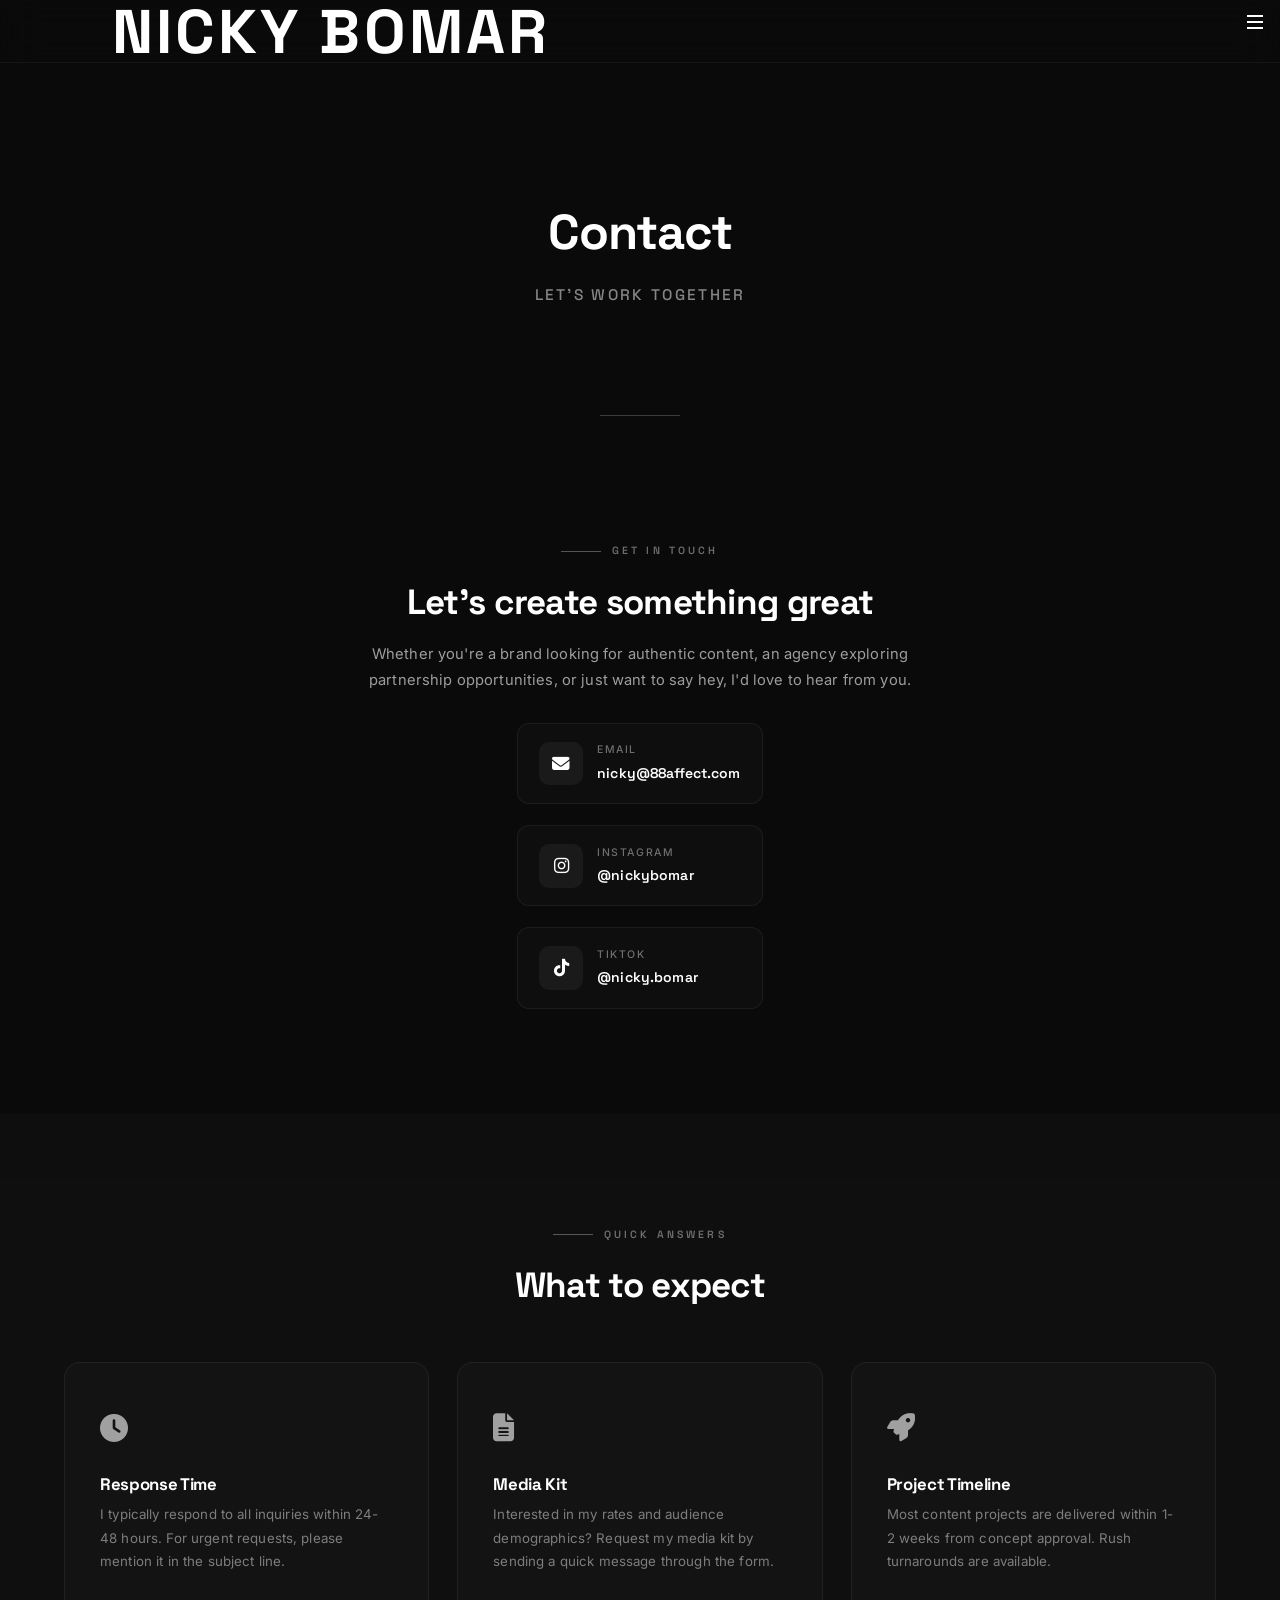
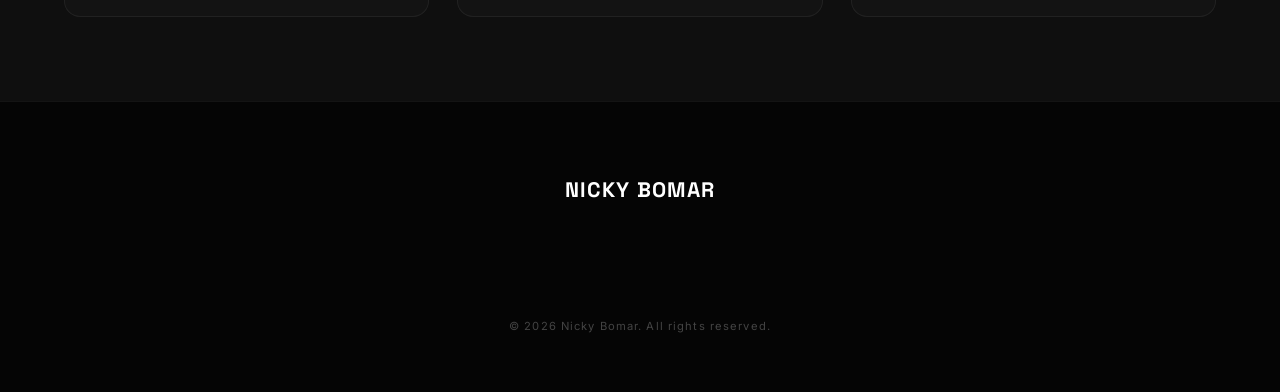
==== bomar/contact.html @ 7c6e80d6 "Add files via upload" ====
<!DOCTYPE HTML>
<html>
	<head>
		<title>Contact | Nicky Bomar</title>
		<meta charset="utf-8" />
		<meta name="viewport" content="width=device-width, initial-scale=1, user-scalable=no" />
		<meta name="description" content="Get in touch with Nicky Bomar for brand partnerships, collaborations, and business inquiries." />
		<link rel="stylesheet" href="https://cdnjs.cloudflare.com/ajax/libs/font-awesome/6.5.1/css/all.min.css" />
		<link rel="stylesheet" href="assets/css/main.css" />
		<noscript>
			<link rel="stylesheet" href="assets/css/noscript.css" />
		</noscript>
	</head>
	<body class="is-preload">
		<div id="page-wrapper">

			<!-- Header -->
			<header id="header">
				<h1><a href="home.html">NICKY BOMAR</a></h1>
				<nav id="nav">
					<ul>
						<li class="special">
							<a href="#menu" class="menuToggle"></a>
							<div id="menu">
								<ul>
									<li><a href="home.html">Home</a></li>
									<li><a href="partners.html">Partners</a></li>
									<li><a href="contact.html">Contact</a></li>
								</ul>
							</div>
						</li>
					</ul>
				</nav>
			</header>

			<!-- Main -->
			<article id="main">
				<header>
					<h2>Contact</h2>
					<p>Let's work together</p>
				</header>

				<section class="wrapper bg-dark">
					<div class="inner">
					<div class="contact-info animate-on-scroll" style="max-width: 600px; margin: 0 auto; text-align: center;">
						<div class="section-label" style="justify-content: center;">Get In Touch</div>
						<h2>Let's create something great</h2>
						<p>Whether you're a brand looking for authentic content, an agency exploring partnership opportunities, or just want to say hey, I'd love to hear from you.</p>

						<ul class="contact-links" style="display: inline-block; text-align: left;">
							<li>
								<a href="mailto:nicky@88affect.com">
									<div class="link-icon"><i class="fa-solid fa-envelope"></i></div>
									<div class="link-text">
										<span class="link-label">Email</span>
										<span class="link-value">nicky@88affect.com</span>
									</div>
								</a>
							</li>
							<li>
								<a href="https://www.instagram.com/nickybomar/?hl=es" target="_blank">
									<div class="link-icon"><i class="fa-brands fa-instagram"></i></div>
									<div class="link-text">
										<span class="link-label">Instagram</span>
										<span class="link-value">@nickybomar</span>
									</div>
								</a>
							</li>
							<li>
								<a href="https://www.tiktok.com/@nicky.bomar" target="_blank">
									<div class="link-icon"><i class="fa-brands fa-tiktok"></i></div>
									<div class="link-text">
										<span class="link-label">TikTok</span>
										<span class="link-value">@nicky.bomar</span>
									</div>
								</a>
							</li>
						</ul>
					</div>
					</div>
				</section>

				<!-- FAQ / Quick Info -->
				<section class="wrapper bg-subtle">
					<div class="inner">
						<div class="text-center animate-on-scroll" style="max-width: 700px; margin: 0 auto 4em auto;">
							<div class="section-label" style="justify-content: center;">
								<span>Quick Answers</span>
							</div>
							<h2>What to expect</h2>
						</div>
						<div class="services-grid">
							<div class="service-card animate-on-scroll delay-1">
								<div class="service-icon"><i class="fa-solid fa-clock"></i></div>
								<h3>Response Time</h3>
								<p>I typically respond to all inquiries within 24-48 hours. For urgent requests, please mention it in the subject line.</p>
							</div>
							<div class="service-card animate-on-scroll delay-2">
								<div class="service-icon"><i class="fa-solid fa-file-lines"></i></div>
								<h3>Media Kit</h3>
								<p>Interested in my rates and audience demographics? Request my media kit by sending a quick message through the form.</p>
							</div>
							<div class="service-card animate-on-scroll delay-3">
								<div class="service-icon"><i class="fa-solid fa-rocket"></i></div>
								<h3>Project Timeline</h3>
								<p>Most content projects are delivered within 1-2 weeks from concept approval. Rush turnarounds are available.</p>
							</div>
						</div>
					</div>
				</section>
			</article>

			<!-- Footer -->
			<footer id="footer">
				<div class="footer-brand">NICKY BOMAR</div>
				<ul class="icons">
					<li>
						<a href="https://www.tiktok.com/@nicky.bomar" target="_blank" class="icon brands fa-tiktok">
							<span class="label">TikTok</span>
						</a>
					</li>
					<li>
						<a href="https://www.instagram.com/nickybomar/?hl=es" target="_blank" class="icon brands fa-instagram">
							<span class="label">Instagram</span>
						</a>
					</li>
					<li>
						<a href="mailto:nicky@88affect.com" class="icon solid fa-envelope">
							<span class="label">Email</span>
						</a>
					</li>
				</ul>
				<ul class="copyright">
					<li>&copy; 2026 Nicky Bomar. All rights reserved.</li>
				</ul>
			</footer>

		</div>

		<!-- Scripts -->
		<script src="assets/js/jquery.min.js"></script>
		<script src="assets/js/jquery.scrollex.min.js"></script>
		<script src="assets/js/jquery.scrolly.min.js"></script>
		<script src="assets/js/browser.min.js"></script>
		<script src="assets/js/breakpoints.min.js"></script>
		<script src="assets/js/util.js"></script>
		<script src="assets/js/main.js"></script>
	</body>
</html>
---- bomar/assets/css/main.css ----
@import url("https://fonts.googleapis.com/css2?family=Inter:wght@300;400;500;600;700;800;900&family=Space+Grotesk:wght@400;500;600;700&display=swap");

html, body, div, span, applet, object,
iframe, h1, h2, h3, h4, h5, h6, p, blockquote,
pre, a, abbr, acronym, address, big, cite,
code, del, dfn, em, img, ins, kbd, q, s, samp,
small, strike, strong, sub, sup, tt, var, b,
u, i, center, dl, dt, dd, ol, ul, li, fieldset,
form, label, legend, table, caption, tbody,
tfoot, thead, tr, th, td, article, aside,
canvas, details, embed, figure, figcaption,
footer, header, hgroup, menu, nav, output, ruby,
section, summary, time, mark, audio, video {
    margin: 0;
    padding: 0;
    border: 0;
    font-size: 100%;
    font: inherit;
    vertical-align: baseline;
}

article, aside, details, figcaption, figure,
footer, header, hgroup, menu, nav, section {
    display: block;
}

body {
    line-height: 1;
}

ol, ul {
    list-style: none;
}

blockquote, q {
    quotes: none;
}

blockquote:before, blockquote:after, q:before, q:after {
    content: '';
    content: none;
}

table {
    border-collapse: collapse;
    border-spacing: 0;
}

body {
    -webkit-text-size-adjust: none;
}

mark {
    background-color: transparent;
    color: inherit;
}

input::-moz-focus-inner {
    border: 0;
    padding: 0;
}

input, select, textarea {
    -moz-appearance: none;
    -webkit-appearance: none;
    -ms-appearance: none;
    appearance: none;
}

/* ========== BASE ========== */

html {
    box-sizing: border-box;
    scroll-behavior: smooth;
}

*, *:before, *:after {
    box-sizing: inherit;
}

body {
    background: #0a0a0a;
    color: #ffffff;
    font-family: "Inter", -apple-system, BlinkMacSystemFont, "Segoe UI", Helvetica, sans-serif;
    font-size: 16px;
    font-weight: 400;
    line-height: 1.7;
    letter-spacing: 0.01em;
    overflow-x: hidden;
}

body.is-preload *, body.is-preload *:before, body.is-preload *:after {
    animation: none !important;
    transition: none !important;
}

@media screen and (max-width: 1680px) {
    body { font-size: 15px; }
}

@media screen and (max-width: 1280px) {
    body { font-size: 14px; }
}

@media screen and (max-width: 736px) {
    body { font-size: 13px; }
}

a {
    transition: color 0.3s ease, opacity 0.3s ease, border-color 0.3s ease;
    color: #ffffff;
    text-decoration: none;
    border-bottom: none;
}

a:hover {
    opacity: 0.7;
}

strong, b {
    font-weight: 700;
}

em, i {
    font-style: italic;
}

p {
    margin: 0 0 1.5em 0;
    color: rgba(255, 255, 255, 0.6);
    line-height: 1.8;
}

h1, h2, h3, h4, h5, h6 {
    color: #ffffff;
    font-family: "Space Grotesk", "Inter", sans-serif;
    font-weight: 700;
    line-height: 1.2;
    margin: 0 0 0.75em 0;
    letter-spacing: -0.02em;
}

h1 { font-size: 4em; }
h2 { font-size: 2.5em; }
h3 { font-size: 1.5em; }
h4 { font-size: 1.25em; }

@media screen and (max-width: 736px) {
    h1 { font-size: 2.5em; }
    h2 { font-size: 1.75em; }
    h3 { font-size: 1.25em; }
}

hr {
    border: 0;
    border-bottom: 1px solid rgba(255, 255, 255, 0.1);
    margin: 3em 0;
}

/* ========== ANIMATIONS ========== */

@keyframes fadeInUp {
    from {
        opacity: 0;
        transform: translateY(60px);
    }
    to {
        opacity: 1;
        transform: translateY(0);
    }
}

@keyframes fadeInDown {
    from {
        opacity: 0;
        transform: translateY(-40px);
    }
    to {
        opacity: 1;
        transform: translateY(0);
    }
}

@keyframes fadeIn {
    from { opacity: 0; }
    to { opacity: 1; }
}

@keyframes scaleIn {
    from {
        opacity: 0;
        transform: scale(0.9);
    }
    to {
        opacity: 1;
        transform: scale(1);
    }
}

@keyframes slideInLeft {
    from {
        opacity: 0;
        transform: translateX(-80px);
    }
    to {
        opacity: 1;
        transform: translateX(0);
    }
}

@keyframes slideInRight {
    from {
        opacity: 0;
        transform: translateX(80px);
    }
    to {
        opacity: 1;
        transform: translateX(0);
    }
}

@keyframes lineExpand {
    from { width: 0; }
    to { width: 80px; }
}

@keyframes marquee {
    0% { transform: translateX(0); }
    100% { transform: translateX(-50%); }
}

@keyframes pulse {
    0%, 100% { opacity: 1; }
    50% { opacity: 0.5; }
}

@keyframes float {
    0%, 100% { transform: translateY(0); }
    50% { transform: translateY(-10px); }
}

.animate-on-scroll {
    opacity: 0;
    transform: translateY(40px);
    transition: opacity 0.8s cubic-bezier(0.25, 0.46, 0.45, 0.94),
                transform 0.8s cubic-bezier(0.25, 0.46, 0.45, 0.94);
}

.animate-on-scroll.is-visible {
    opacity: 1;
    transform: translateY(0);
}

.animate-on-scroll.delay-1 { transition-delay: 0.1s; }
.animate-on-scroll.delay-2 { transition-delay: 0.2s; }
.animate-on-scroll.delay-3 { transition-delay: 0.3s; }
.animate-on-scroll.delay-4 { transition-delay: 0.4s; }
.animate-on-scroll.delay-5 { transition-delay: 0.5s; }
.animate-on-scroll.delay-6 { transition-delay: 0.6s; }

/* ========== LAYOUT ========== */

.wrapper {
    padding: 8em 0 6em 0;
    position: relative;
}

.wrapper > .inner {
    width: 72em;
    max-width: 90%;
    margin: 0 auto;
}

@media screen and (max-width: 1280px) {
    .wrapper > .inner { width: 90%; }
}

@media screen and (max-width: 980px) {
    .wrapper { padding: 5em 0 3em 0; }
    .wrapper > .inner { width: 90%; }
}

@media screen and (max-width: 736px) {
    .wrapper { padding: 4em 0 2em 0; }
    .wrapper > .inner { width: 90%; max-width: 95%; }
}

.wrapper.alt {
    padding: 0;
}

/* ========== BUTTONS ========== */

.button,
input[type="submit"],
input[type="reset"],
input[type="button"],
button {
    appearance: none;
    transition: all 0.4s cubic-bezier(0.25, 0.46, 0.45, 0.94);
    background-color: transparent;
    border: 1px solid rgba(255, 255, 255, 0.3);
    border-radius: 0;
    color: #ffffff;
    cursor: pointer;
    display: inline-block;
    font-family: "Space Grotesk", sans-serif;
    font-size: 0.85em;
    font-weight: 600;
    height: 3.5em;
    letter-spacing: 0.15em;
    line-height: 3.5em;
    padding: 0 3em;
    text-align: center;
    text-decoration: none;
    text-transform: uppercase;
    white-space: nowrap;
    position: relative;
    overflow: hidden;
}

.button:hover,
input[type="submit"]:hover,
button:hover {
    background-color: #ffffff;
    color: #0a0a0a;
    border-color: #ffffff;
    opacity: 1;
}

.button.primary {
    background-color: #ffffff;
    color: #0a0a0a;
    border-color: #ffffff;
}

.button.primary:hover {
    background-color: transparent;
    color: #ffffff;
}

.button.large {
    font-size: 1em;
    padding: 0 4em;
    height: 4em;
    line-height: 4em;
}

.button.fit {
    width: 100%;
}

.button.small {
    font-size: 0.75em;
}

.button.disabled, .button:disabled {
    pointer-events: none;
    opacity: 0.25;
}

/* ========== FORMS ========== */

form {
    margin: 0 0 2em 0;
}

label {
    color: #ffffff;
    display: block;
    font-size: 0.8em;
    font-weight: 600;
    letter-spacing: 0.15em;
    text-transform: uppercase;
    margin: 0 0 0.75em 0;
    font-family: "Space Grotesk", sans-serif;
}

input[type="text"],
input[type="password"],
input[type="email"],
input[type="tel"],
select,
textarea {
    background-color: rgba(255, 255, 255, 0.05);
    border: 1px solid rgba(255, 255, 255, 0.15);
    border-radius: 0;
    color: #ffffff;
    display: block;
    outline: 0;
    padding: 0 1.25em;
    width: 100%;
    font-family: "Inter", sans-serif;
    font-size: 1em;
    transition: border-color 0.3s ease, background-color 0.3s ease;
}

input[type="text"]:focus,
input[type="password"]:focus,
input[type="email"]:focus,
input[type="tel"]:focus,
select:focus,
textarea:focus {
    border-color: #ffffff;
    background-color: rgba(255, 255, 255, 0.08);
}

input[type="text"],
input[type="password"],
input[type="email"],
input[type="tel"],
select {
    height: 3.5em;
}

textarea {
    padding: 1em 1.25em;
    min-height: 10em;
    resize: vertical;
}

::placeholder {
    color: rgba(255, 255, 255, 0.3) !important;
    font-style: normal;
}

/* ========== ICONS ========== */

.icon {
    text-decoration: none;
    border-bottom: none;
    position: relative;
}

.icon:before {
    -moz-osx-font-smoothing: grayscale;
    -webkit-font-smoothing: antialiased;
    display: inline-block;
    font-style: normal;
    font-variant: normal;
    text-rendering: auto;
    line-height: 1;
    font-family: 'Font Awesome 6 Free';
    font-weight: 400;
}

.icon > .label {
    display: none;
}

.icon:before {
    line-height: inherit;
}

.icon.solid:before {
    font-weight: 900;
}

.icon.brands:before {
    font-family: 'Font Awesome 6 Brands';
}

ul.icons {
    cursor: default;
    list-style: none;
    padding-left: 0;
}

ul.icons li {
    display: inline-block;
    padding: 0 1.25em 0 0;
}

ul.icons li:last-child {
    padding-right: 0;
}

ul.actions {
    display: flex;
    cursor: default;
    list-style: none;
    padding-left: 0;
    gap: 1em;
}

ul.actions.special {
    justify-content: center;
}

ul.actions.stacked {
    flex-direction: column;
}

/* ========== SECTION LABEL ========== */

.section-label {
    font-family: "Space Grotesk", sans-serif;
    font-size: 0.75em;
    font-weight: 600;
    letter-spacing: 0.3em;
    text-transform: uppercase;
    color: rgba(255, 255, 255, 0.4);
    margin-bottom: 2em;
    display: flex;
    align-items: center;
    gap: 1em;
}

.section-label::before {
    content: '';
    display: block;
    width: 40px;
    height: 1px;
    background: rgba(255, 255, 255, 0.3);
}

/* ========== PAGE WRAPPER + MENU ========== */

#page-wrapper {
    transition: opacity 0.5s ease;
    opacity: 1;
    padding-top: 4.5em;
}

#page-wrapper:before {
    background: rgba(0, 0, 0, 0);
    content: '';
    display: block;
    display: none;
    height: 100%;
    left: 0;
    position: fixed;
    top: 0;
    width: 100%;
    z-index: 10001;
}

#menu {
    transform: translateX(22em);
    transition: transform 0.5s cubic-bezier(0.25, 0.46, 0.45, 0.94);
    -webkit-overflow-scrolling: touch;
    background: #0a0a0a;
    border-left: 1px solid rgba(255, 255, 255, 0.1);
    color: #ffffff;
    height: 100%;
    max-width: 80%;
    overflow-y: auto;
    padding: 4em 2.5em;
    position: fixed;
    right: 0;
    top: 0;
    width: 22em;
    z-index: 10002;
}

#menu ul {
    list-style: none;
    padding: 0;
}

#menu ul > li {
    border-top: 1px solid rgba(255, 255, 255, 0.08);
    margin: 0.75em 0 0 0;
    padding: 0.75em 0 0 0;
}

#menu ul > li:first-child {
    border-top: 0 !important;
    margin-top: 0 !important;
    padding-top: 0 !important;
}

#menu ul > li > a {
    border: 0;
    color: inherit;
    display: block;
    font-family: "Space Grotesk", sans-serif;
    font-size: 0.85em;
    font-weight: 500;
    letter-spacing: 0.2em;
    outline: 0;
    text-decoration: none;
    text-transform: uppercase;
    transition: color 0.3s ease;
}

#menu ul > li > a:hover {
    color: rgba(255, 255, 255, 0.6);
}

#menu .close {
    background-image: url("images/close.svg");
    background-position: 4.85em 1em;
    background-repeat: no-repeat;
    border: 0;
    cursor: pointer;
    display: block;
    height: 3em;
    position: absolute;
    right: 0;
    top: 0;
    vertical-align: middle;
    width: 7em;
}

body.is-menu-visible #page-wrapper {
    opacity: 0.25;
}

body.is-menu-visible #page-wrapper:before {
    display: block;
}

body.is-menu-visible #menu {
    transform: translateX(0);
}

/* ========== HEADER ========== */

#header {
    transition: background-color 0.3s ease, border-color 0.3s ease, backdrop-filter 0.3s ease;
    background: rgba(10, 10, 10, 0.9);
    backdrop-filter: blur(20px);
    -webkit-backdrop-filter: blur(20px);
    border-bottom: 1px solid rgba(255, 255, 255, 0.05);
    height: 4.5em;
    left: 0;
    line-height: 4.5em;
    position: fixed;
    top: 0;
    width: 100%;
    z-index: 10000;
}

#header h1 {
    transition: opacity 0.3s ease;
    height: inherit;
    left: 2em;
    line-height: inherit;
    position: absolute;
    top: 0;
    margin: 0;
}

#header h1 a {
    border: 0;
    display: block;
    height: inherit;
    line-height: inherit;
    font-family: "Space Grotesk", sans-serif;
    font-size: 1.1em;
    font-weight: 700;
    letter-spacing: 0.05em;
}

#header nav {
    height: inherit;
    line-height: inherit;
    position: absolute;
    right: 0;
    top: 0;
}

#header nav > ul {
    list-style: none;
    margin: 0;
    padding: 0;
}

#header nav > ul > li {
    display: inline-block;
    padding: 0;
}

#header nav > ul > li > a {
    border: 0;
    color: #fff;
    display: block;
    font-family: "Space Grotesk", sans-serif;
    font-size: 0.8em;
    font-weight: 500;
    letter-spacing: 0.2em;
    padding: 0 1.5em;
    text-transform: uppercase;
}

#header nav > ul > li > a.menuToggle {
    outline: 0;
    position: relative;
}

#header nav > ul > li > a.menuToggle:after {
    background-image: url("images/bars.svg");
    background-position: right center;
    background-repeat: no-repeat;
    content: '';
    display: inline-block;
    height: 3.75em;
    vertical-align: top;
    width: 2em;
}

@media screen and (max-width: 736px) {
    #header h1 { left: 1.25em; }
    #header h1 a { font-size: 0.9em; }
    #header nav > ul > li > a.menuToggle span { display: none; }
}

#header.alt {
    background: transparent;
    border-bottom-color: transparent;
    backdrop-filter: none;
    -webkit-backdrop-filter: none;
}

#header.alt h1 {
    pointer-events: none;
    opacity: 0;
}

/* ========== BANNER (HERO) ========== */

#banner {
    display: flex;
    flex-direction: column;
    justify-content: center;
    align-items: center;
    min-height: 100vh;
    position: relative;
    text-align: center;
    overflow: hidden;
    background: #0a0a0a;
}

#banner::before {
    content: '';
    position: absolute;
    top: 0;
    left: 0;
    right: 0;
    bottom: 0;
    background: radial-gradient(ellipse at 50% 50%, rgba(255, 255, 255, 0.03) 0%, transparent 70%);
    pointer-events: none;
}

#banner .inner {
    position: relative;
    z-index: 1;
    padding: 0 2em;
    max-width: 900px;
}

#banner h2 {
    font-family: "Space Grotesk", sans-serif;
    font-size: 5em;
    font-weight: 700;
    letter-spacing: -0.03em;
    line-height: 1.05;
    margin-bottom: 0.4em;
    opacity: 0;
    animation: fadeInUp 1s cubic-bezier(0.25, 0.46, 0.45, 0.94) 0.3s forwards;
}

#banner h2 .accent {
    background: linear-gradient(135deg, #ffffff 0%, rgba(255, 255, 255, 0.6) 100%);
    -webkit-background-clip: text;
    -webkit-text-fill-color: transparent;
    background-clip: text;
}

#banner .subtitle {
    font-family: "Space Grotesk", sans-serif;
    font-size: 0.85em;
    font-weight: 500;
    letter-spacing: 0.3em;
    text-transform: uppercase;
    color: rgba(255, 255, 255, 0.4);
    margin-bottom: 2em;
    opacity: 0;
    animation: fadeInUp 1s cubic-bezier(0.25, 0.46, 0.45, 0.94) 0.5s forwards;
}

#banner p {
    font-size: 1.15em;
    color: rgba(255, 255, 255, 0.5);
    max-width: 600px;
    margin: 0 auto 2.5em auto;
    opacity: 0;
    animation: fadeInUp 1s cubic-bezier(0.25, 0.46, 0.45, 0.94) 0.7s forwards;
}

#banner .actions {
    opacity: 0;
    animation: fadeInUp 1s cubic-bezier(0.25, 0.46, 0.45, 0.94) 0.9s forwards;
    list-style: none;
    padding: 0;
    display: flex;
    justify-content: center;
    gap: 1em;
}

#banner .more {
    transition: transform 0.75s ease, opacity 0.75s ease;
    transition-delay: 2s;
    transform: translateY(0);
    border: none;
    bottom: 2em;
    color: rgba(255, 255, 255, 0.3);
    font-family: "Space Grotesk", sans-serif;
    font-size: 0.7em;
    letter-spacing: 0.3em;
    opacity: 1;
    outline: 0;
    position: absolute;
    text-align: center;
    text-transform: uppercase;
    left: 50%;
    transform: translateX(-50%);
    z-index: 1;
    animation: float 3s ease-in-out infinite;
    animation-delay: 2s;
}

#banner .more:after {
    content: '\f107';
    font-family: 'Font Awesome 6 Free';
    font-weight: 900;
    display: block;
    font-size: 1.5em;
    margin-top: 0.5em;
}

@media screen and (max-width: 736px) {
    #banner { padding: 6em 1.5em 4em 1.5em; min-height: 100vh; }
    #banner h2 { font-size: 2.75em; }
    #banner .more { display: none; }
}

body.is-preload #banner h2,
body.is-preload #banner .subtitle,
body.is-preload #banner p,
body.is-preload #banner .actions {
    animation: none;
    opacity: 0;
}

body.is-preload #banner .more {
    opacity: 0;
    transform: translateX(-50%) translateY(2em);
}

/* ========== STATS SECTION ========== */

.stats-grid {
    display: grid;
    grid-template-columns: repeat(3, 1fr);
    gap: 3em;
    text-align: center;
}

.stat-item {
    padding: 2em;
}

.stat-number {
    font-family: "Space Grotesk", sans-serif;
    font-size: 3.5em;
    font-weight: 700;
    letter-spacing: -0.03em;
    line-height: 1;
    margin-bottom: 0.3em;
    color: #ffffff;
}

.stat-label {
    font-size: 0.8em;
    font-weight: 500;
    letter-spacing: 0.2em;
    text-transform: uppercase;
    color: rgba(255, 255, 255, 0.4);
}

@media screen and (max-width: 736px) {
    .stats-grid {
        grid-template-columns: 1fr;
        gap: 2em;
    }
    .stat-number { font-size: 2.5em; }
}

/* ========== ABOUT SECTION ========== */

.about-grid {
    display: grid;
    grid-template-columns: 1fr 1fr;
    gap: 6em;
    align-items: center;
}

.about-grid .about-content h2 {
    margin-bottom: 0.5em;
}

.about-grid .about-content p {
    font-size: 1.05em;
    line-height: 1.9;
}

.about-visual {
    position: relative;
}

.about-visual .platform-card {
    background: rgba(255, 255, 255, 0.03);
    border: 1px solid rgba(255, 255, 255, 0.08);
    border-radius: 16px;
    padding: 2em;
    margin-bottom: 1.5em;
    transition: transform 0.4s ease, border-color 0.4s ease;
}

.about-visual .platform-card:hover {
    transform: translateY(-4px);
    border-color: rgba(255, 255, 255, 0.2);
}

.platform-card .platform-header {
    display: flex;
    align-items: center;
    gap: 1em;
    margin-bottom: 0.75em;
}

.platform-card .platform-icon {
    font-size: 1.5em;
    width: 2em;
    height: 2em;
    display: flex;
    align-items: center;
    justify-content: center;
    border-radius: 12px;
    background: rgba(255, 255, 255, 0.05);
}

.platform-card .platform-name {
    font-family: "Space Grotesk", sans-serif;
    font-weight: 600;
    font-size: 0.9em;
    letter-spacing: 0.05em;
}

.platform-card .platform-handle {
    font-size: 0.85em;
    color: rgba(255, 255, 255, 0.4);
}

.platform-card .platform-followers {
    font-family: "Space Grotesk", sans-serif;
    font-size: 2em;
    font-weight: 700;
    letter-spacing: -0.02em;
}

.platform-card .platform-followers span {
    font-size: 0.5em;
    font-weight: 400;
    color: rgba(255, 255, 255, 0.4);
    margin-left: 0.25em;
}

@media screen and (max-width: 980px) {
    .about-grid {
        grid-template-columns: 1fr;
        gap: 3em;
    }
}

/* ========== WHAT I DO SECTION ========== */

.services-grid {
    display: grid;
    grid-template-columns: repeat(3, 1fr);
    gap: 2em;
}

.service-card {
    background: rgba(255, 255, 255, 0.02);
    border: 1px solid rgba(255, 255, 255, 0.06);
    border-radius: 16px;
    padding: 3em 2.5em;
    transition: transform 0.4s ease, border-color 0.4s ease, background-color 0.4s ease;
}

.service-card:hover {
    transform: translateY(-6px);
    border-color: rgba(255, 255, 255, 0.15);
    background: rgba(255, 255, 255, 0.04);
}

.service-card .service-icon {
    font-size: 2em;
    margin-bottom: 0.75em;
    color: rgba(255, 255, 255, 0.6);
}

.service-card h3 {
    font-size: 1.2em;
    margin-bottom: 0.5em;
}

.service-card p {
    font-size: 0.95em;
    color: rgba(255, 255, 255, 0.45);
    margin-bottom: 0;
}

@media screen and (max-width: 980px) {
    .services-grid {
        grid-template-columns: 1fr;
        gap: 1.5em;
    }
}

/* ========== MARQUEE ========== */

.marquee-section {
    overflow: hidden;
    padding: 2.5em 0;
    border-top: 1px solid rgba(255, 255, 255, 0.06);
    border-bottom: 1px solid rgba(255, 255, 255, 0.06);
    background: #0a0a0a;
}

.marquee-track {
    display: flex;
    width: max-content;
    animation: marquee 20s linear infinite;
}

.marquee-track:hover {
    animation-play-state: paused;
}

.marquee-item {
    font-family: "Space Grotesk", sans-serif;
    font-size: 3em;
    font-weight: 700;
    letter-spacing: -0.02em;
    color: rgba(255, 255, 255, 0.08);
    white-space: nowrap;
    padding: 0 1em;
    transition: color 0.3s ease;
}

.marquee-item .separator {
    display: inline-block;
    width: 12px;
    height: 12px;
    background: rgba(255, 255, 255, 0.08);
    border-radius: 50%;
    margin: 0 1em;
    vertical-align: middle;
}

@media screen and (max-width: 736px) {
    .marquee-item { font-size: 2em; }
}

/* ========== CTA SECTION ========== */

#cta {
    padding: 8em 0;
    background: #0a0a0a;
    text-align: center;
}

#cta .inner {
    max-width: 700px;
    margin: 0 auto;
}

#cta h2 {
    font-size: 3em;
    margin-bottom: 0.5em;
}

#cta p {
    font-size: 1.1em;
    margin-bottom: 2.5em;
}

@media screen and (max-width: 736px) {
    #cta { padding: 5em 0; }
    #cta h2 { font-size: 2em; }
}

/* ========== PARTNERS PAGE ========== */

#main > header {
    padding: 10em 0 6em 0;
    background: #0a0a0a;
    text-align: center;
    position: relative;
}

#main > header::after {
    content: '';
    position: absolute;
    bottom: 0;
    left: 50%;
    transform: translateX(-50%);
    width: 80px;
    height: 1px;
    background: rgba(255, 255, 255, 0.2);
}

#main > header h2 {
    font-size: 3.5em;
    margin: 0 0 0.4em 0;
    opacity: 0;
    animation: fadeInUp 1s cubic-bezier(0.25, 0.46, 0.45, 0.94) 0.3s forwards;
}

#main > header p {
    font-size: 1.1em;
    color: rgba(255, 255, 255, 0.5);
    letter-spacing: 0.15em;
    text-transform: uppercase;
    font-family: "Space Grotesk", sans-serif;
    font-weight: 500;
    opacity: 0;
    animation: fadeInUp 1s cubic-bezier(0.25, 0.46, 0.45, 0.94) 0.5s forwards;
}

@media screen and (max-width: 736px) {
    #main > header { padding: 7em 2em 4em 2em; }
    #main > header h2 { font-size: 2.25em; }
}

body.is-preload #main > header h2,
body.is-preload #main > header p {
    animation: none;
    opacity: 0;
}

/* Partners Grid */

.partners-grid {
    display: grid;
    grid-template-columns: repeat(3, 1fr);
    gap: 2em;
}

.partner-card {
    background: rgba(255, 255, 255, 0.02);
    border: 1px solid rgba(255, 255, 255, 0.06);
    border-radius: 16px;
    padding: 3em;
    text-align: center;
    transition: transform 0.4s ease, border-color 0.4s ease, background-color 0.4s ease;
}

.partner-card:hover {
    transform: translateY(-6px);
    border-color: rgba(255, 255, 255, 0.15);
    background: rgba(255, 255, 255, 0.04);
}

.partner-card .partner-icon {
    font-size: 2.5em;
    margin-bottom: 0.75em;
    color: rgba(255, 255, 255, 0.5);
}

.partner-card h3 {
    font-size: 1.15em;
    margin-bottom: 0.5em;
}

.partner-card p {
    font-size: 0.9em;
    color: rgba(255, 255, 255, 0.4);
    margin-bottom: 0;
}

.partner-card .partner-type {
    display: inline-block;
    font-family: "Space Grotesk", sans-serif;
    font-size: 0.7em;
    font-weight: 600;
    letter-spacing: 0.2em;
    text-transform: uppercase;
    color: rgba(255, 255, 255, 0.3);
    border: 1px solid rgba(255, 255, 255, 0.1);
    border-radius: 100px;
    padding: 0.5em 1.5em;
    margin-bottom: 1.5em;
}

@media screen and (max-width: 980px) {
    .partners-grid { grid-template-columns: repeat(2, 1fr); }
}

@media screen and (max-width: 736px) {
    .partners-grid { grid-template-columns: 1fr; }
}

/* ========== CONTACT PAGE ========== */

.contact-grid {
    display: grid;
    grid-template-columns: 1fr 1fr;
    gap: 6em;
}

.contact-info {
    padding-top: 1em;
}

.contact-info h2 {
    font-size: 2.5em;
    margin-bottom: 0.5em;
}

.contact-info p {
    font-size: 1.05em;
    margin-bottom: 2em;
}

.contact-links {
    list-style: none;
    padding: 0;
    margin: 0;
}

.contact-links li {
    margin-bottom: 1.5em;
    padding: 0;
}

.contact-links a {
    display: flex;
    align-items: center;
    gap: 1em;
    padding: 1.25em 1.5em;
    background: rgba(255, 255, 255, 0.02);
    border: 1px solid rgba(255, 255, 255, 0.06);
    border-radius: 12px;
    transition: all 0.3s ease;
    color: #ffffff;
}

.contact-links a:hover {
    background: rgba(255, 255, 255, 0.05);
    border-color: rgba(255, 255, 255, 0.15);
    transform: translateX(8px);
    opacity: 1;
}

.contact-links .link-icon {
    font-size: 1.25em;
    width: 2.5em;
    height: 2.5em;
    display: flex;
    align-items: center;
    justify-content: center;
    background: rgba(255, 255, 255, 0.05);
    border-radius: 10px;
    flex-shrink: 0;
}

.contact-links .link-text {
    display: flex;
    flex-direction: column;
}

.contact-links .link-label {
    font-size: 0.75em;
    font-weight: 500;
    letter-spacing: 0.15em;
    text-transform: uppercase;
    color: rgba(255, 255, 255, 0.4);
    margin-bottom: 0.25em;
}

.contact-links .link-value {
    font-family: "Space Grotesk", sans-serif;
    font-weight: 600;
    font-size: 1em;
}

.contact-form-wrapper {
    background: rgba(255, 255, 255, 0.02);
    border: 1px solid rgba(255, 255, 255, 0.06);
    border-radius: 16px;
    padding: 3em;
}

.contact-form-wrapper h3 {
    margin-bottom: 1.5em;
}

.form-row {
    display: grid;
    grid-template-columns: 1fr 1fr;
    gap: 1.5em;
    margin-bottom: 1.5em;
}

.form-group {
    margin-bottom: 1.5em;
}

.form-group:last-child {
    margin-bottom: 0;
}

@media screen and (max-width: 980px) {
    .contact-grid {
        grid-template-columns: 1fr;
        gap: 3em;
    }
    .form-row { grid-template-columns: 1fr; }
}

/* ========== SECTION BACKGROUNDS ========== */

.bg-dark {
    background: #0a0a0a;
}

.bg-darker {
    background: #050505;
}

.bg-subtle {
    background: rgba(255, 255, 255, 0.02);
}

.section-divider {
    width: 80px;
    height: 1px;
    background: rgba(255, 255, 255, 0.15);
    margin: 0 auto 3em auto;
}

.text-center {
    text-align: center;
}

/* ========== FOOTER ========== */

#footer {
    padding: 5em 0 4em 0;
    background-color: #050505;
    border-top: 1px solid rgba(255, 255, 255, 0.06);
    text-align: center;
}

#footer .footer-brand {
    font-family: "Space Grotesk", sans-serif;
    font-size: 1.5em;
    font-weight: 700;
    margin-bottom: 1.5em;
    letter-spacing: 0.05em;
}

#footer .icons {
    font-size: 1.5em;
    margin-bottom: 2em;
}

#footer .icons li {
    padding: 0 0.75em;
}

#footer .icons a {
    color: rgba(255, 255, 255, 0.35);
    transition: color 0.3s ease, transform 0.3s ease;
    display: inline-block;
}

#footer .icons a:hover {
    color: #ffffff;
    transform: translateY(-3px);
    opacity: 1;
}

#footer .copyright {
    color: rgba(255, 255, 255, 0.25);
    font-size: 0.8em;
    letter-spacing: 0.1em;
    list-style: none;
    padding: 0;
}

#footer .copyright li {
    display: inline-block;
    border-left: 1px solid rgba(255, 255, 255, 0.1);
    line-height: 1em;
    margin-left: 1em;
    padding-left: 1em;
}

#footer .copyright li:first-child {
    border-left: 0;
    margin-left: 0;
    padding-left: 0;
}

@media screen and (max-width: 736px) {
    #footer { padding: 3em 2em 2em 2em; }
    #footer .icons { font-size: 1.25em; }
}

/* ========== LANDING PAGE SPECIFIC ========== */

body.landing #page-wrapper {
    background: #0a0a0a;
    padding-top: 0;
}

body.landing #footer {
    background-color: #050505;
}

/* ========== FEATURED/SPOTLIGHT ========== */

.spotlight-section {
    display: grid;
    grid-template-columns: 1fr 1fr;
    min-height: 60vh;
}

.spotlight-section .spotlight-content {
    display: flex;
    flex-direction: column;
    justify-content: center;
    padding: 5em;
}

.spotlight-section .spotlight-visual {
    background: rgba(255, 255, 255, 0.02);
    display: flex;
    align-items: center;
    justify-content: center;
    padding: 4em;
}

@media screen and (max-width: 980px) {
    .spotlight-section {
        grid-template-columns: 1fr;
        min-height: auto;
    }
    .spotlight-section .spotlight-content { padding: 3em 2em; }
    .spotlight-section .spotlight-visual { padding: 2em; }
}

/* ========== RESPONSIVE UTILITIES ========== */

@media screen and (max-width: 480px) {
    ul.actions:not(.fixed) {
        flex-direction: column;
        width: 100% !important;
    }

    ul.actions:not(.fixed) li {
        width: 100%;
        text-align: center;
    }

    ul.actions:not(.fixed) li .button {
        width: 100%;
    }
}

/* ========== SCROLL INDICATOR ========== */

.scroll-indicator {
    position: fixed;
    top: 0;
    left: 0;
    height: 2px;
    background: linear-gradient(90deg, rgba(255,255,255,0.8), rgba(255,255,255,0.3));
    z-index: 10001;
    transition: width 0.1s linear;
}

/* ========== STYLE OVERRIDES FOR INNER PAGES ========== */

.wrapper.style5 {
    background-color: #0a0a0a;
    color: rgba(255, 255, 255, 0.6);
}

.wrapper.style5 h2, .wrapper.style5 h3, .wrapper.style5 h4, .wrapper.style5 h5, .wrapper.style5 h6 {
    color: #ffffff;
}

.wrapper.style5 hr {
    border-color: rgba(255, 255, 255, 0.08);
}

.wrapper.style5 strong, .wrapper.style5 b {
    color: #ffffff;
}
---- bomar/assets/css/noscript.css ----
body.is-preload #banner h2,
body.is-preload #banner .subtitle,
body.is-preload #banner p,
body.is-preload #banner .actions {
    transform: none;
    opacity: 1;
    animation: none;
}

body.is-preload #banner .more {
    transform: translateX(-50%);
    opacity: 1;
}

body.is-preload #main > header h2,
body.is-preload #main > header p {
    transform: none;
    opacity: 1;
    animation: none;
}

.animate-on-scroll {
    opacity: 1 !important;
    transform: none !important;
}
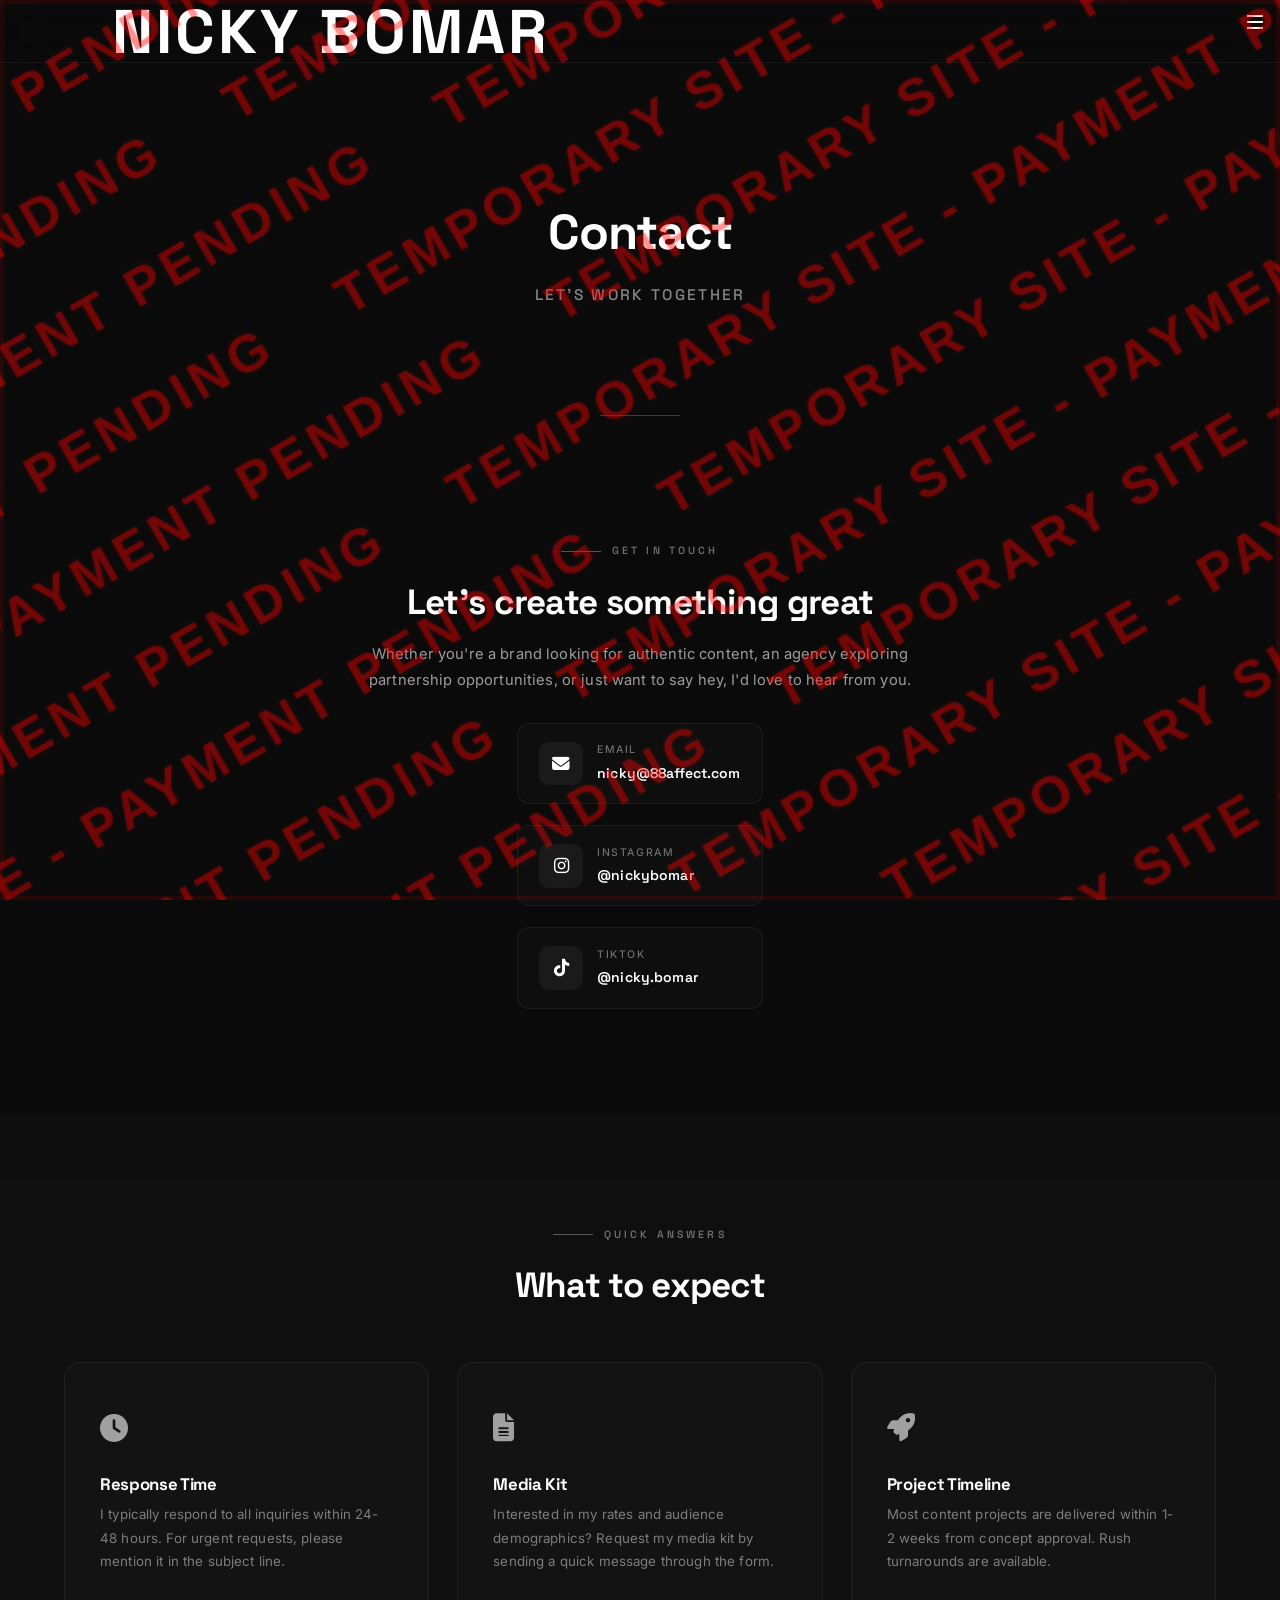
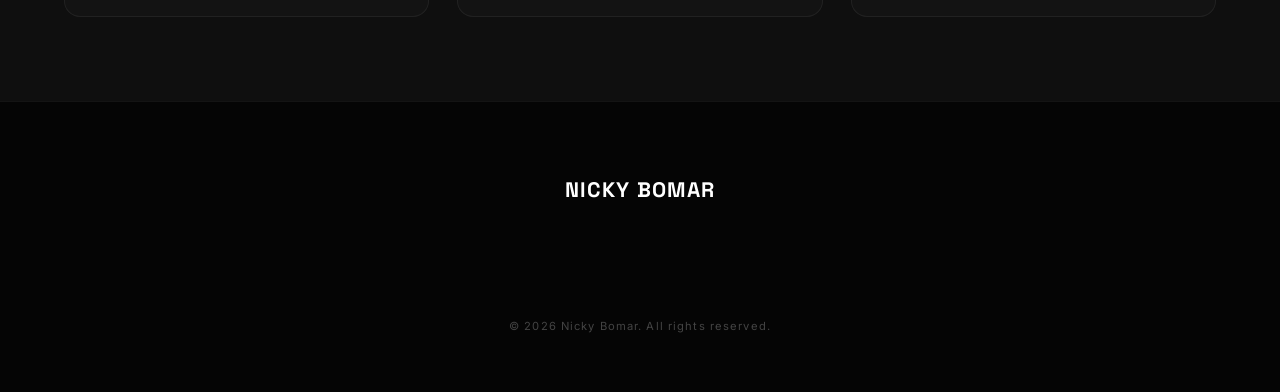
==== commit a8ed8f30: "TEMPORARY SITE - PAYMENT PENDING" ====
--- a/bomar/contact.html
+++ b/bomar/contact.html
@@ -12,6 +12,37 @@
 		</noscript>
 	</head>
 	<body class="is-preload">
+		<!-- WATERMARK OVERLAY - DO NOT REMOVE -->
+		<div id="watermark-overlay" aria-hidden="true" data-nosnippet>
+			<div class="watermark-border"></div>
+			<div class="watermark-content">
+				<div class="watermark-row"><span>TEMPORARY SITE - PAYMENT PENDING</span><span>TEMPORARY SITE - PAYMENT PENDING</span><span>TEMPORARY SITE - PAYMENT PENDING</span><span>TEMPORARY SITE - PAYMENT PENDING</span><span>TEMPORARY SITE - PAYMENT PENDING</span><span>TEMPORARY SITE - PAYMENT PENDING</span></div>
+				<div class="watermark-row"><span>TEMPORARY SITE - PAYMENT PENDING</span><span>TEMPORARY SITE - PAYMENT PENDING</span><span>TEMPORARY SITE - PAYMENT PENDING</span><span>TEMPORARY SITE - PAYMENT PENDING</span><span>TEMPORARY SITE - PAYMENT PENDING</span><span>TEMPORARY SITE - PAYMENT PENDING</span></div>
+				<div class="watermark-row"><span>TEMPORARY SITE - PAYMENT PENDING</span><span>TEMPORARY SITE - PAYMENT PENDING</span><span>TEMPORARY SITE - PAYMENT PENDING</span><span>TEMPORARY SITE - PAYMENT PENDING</span><span>TEMPORARY SITE - PAYMENT PENDING</span><span>TEMPORARY SITE - PAYMENT PENDING</span></div>
+				<div class="watermark-row"><span>TEMPORARY SITE - PAYMENT PENDING</span><span>TEMPORARY SITE - PAYMENT PENDING</span><span>TEMPORARY SITE - PAYMENT PENDING</span><span>TEMPORARY SITE - PAYMENT PENDING</span><span>TEMPORARY SITE - PAYMENT PENDING</span><span>TEMPORARY SITE - PAYMENT PENDING</span></div>
+				<div class="watermark-row"><span>TEMPORARY SITE - PAYMENT PENDING</span><span>TEMPORARY SITE - PAYMENT PENDING</span><span>TEMPORARY SITE - PAYMENT PENDING</span><span>TEMPORARY SITE - PAYMENT PENDING</span><span>TEMPORARY SITE - PAYMENT PENDING</span><span>TEMPORARY SITE - PAYMENT PENDING</span></div>
+				<div class="watermark-row"><span>TEMPORARY SITE - PAYMENT PENDING</span><span>TEMPORARY SITE - PAYMENT PENDING</span><span>TEMPORARY SITE - PAYMENT PENDING</span><span>TEMPORARY SITE - PAYMENT PENDING</span><span>TEMPORARY SITE - PAYMENT PENDING</span><span>TEMPORARY SITE - PAYMENT PENDING</span></div>
+				<div class="watermark-row"><span>TEMPORARY SITE - PAYMENT PENDING</span><span>TEMPORARY SITE - PAYMENT PENDING</span><span>TEMPORARY SITE - PAYMENT PENDING</span><span>TEMPORARY SITE - PAYMENT PENDING</span><span>TEMPORARY SITE - PAYMENT PENDING</span><span>TEMPORARY SITE - PAYMENT PENDING</span></div>
+				<div class="watermark-row"><span>TEMPORARY SITE - PAYMENT PENDING</span><span>TEMPORARY SITE - PAYMENT PENDING</span><span>TEMPORARY SITE - PAYMENT PENDING</span><span>TEMPORARY SITE - PAYMENT PENDING</span><span>TEMPORARY SITE - PAYMENT PENDING</span><span>TEMPORARY SITE - PAYMENT PENDING</span></div>
+				<div class="watermark-row"><span>TEMPORARY SITE - PAYMENT PENDING</span><span>TEMPORARY SITE - PAYMENT PENDING</span><span>TEMPORARY SITE - PAYMENT PENDING</span><span>TEMPORARY SITE - PAYMENT PENDING</span><span>TEMPORARY SITE - PAYMENT PENDING</span><span>TEMPORARY SITE - PAYMENT PENDING</span></div>
+				<div class="watermark-row"><span>TEMPORARY SITE - PAYMENT PENDING</span><span>TEMPORARY SITE - PAYMENT PENDING</span><span>TEMPORARY SITE - PAYMENT PENDING</span><span>TEMPORARY SITE - PAYMENT PENDING</span><span>TEMPORARY SITE - PAYMENT PENDING</span><span>TEMPORARY SITE - PAYMENT PENDING</span></div>
+				<div class="watermark-row"><span>TEMPORARY SITE - PAYMENT PENDING</span><span>TEMPORARY SITE - PAYMENT PENDING</span><span>TEMPORARY SITE - PAYMENT PENDING</span><span>TEMPORARY SITE - PAYMENT PENDING</span><span>TEMPORARY SITE - PAYMENT PENDING</span><span>TEMPORARY SITE - PAYMENT PENDING</span></div>
+				<div class="watermark-row"><span>TEMPORARY SITE - PAYMENT PENDING</span><span>TEMPORARY SITE - PAYMENT PENDING</span><span>TEMPORARY SITE - PAYMENT PENDING</span><span>TEMPORARY SITE - PAYMENT PENDING</span><span>TEMPORARY SITE - PAYMENT PENDING</span><span>TEMPORARY SITE - PAYMENT PENDING</span></div>
+				<div class="watermark-row"><span>TEMPORARY SITE - PAYMENT PENDING</span><span>TEMPORARY SITE - PAYMENT PENDING</span><span>TEMPORARY SITE - PAYMENT PENDING</span><span>TEMPORARY SITE - PAYMENT PENDING</span><span>TEMPORARY SITE - PAYMENT PENDING</span><span>TEMPORARY SITE - PAYMENT PENDING</span></div>
+				<div class="watermark-row"><span>TEMPORARY SITE - PAYMENT PENDING</span><span>TEMPORARY SITE - PAYMENT PENDING</span><span>TEMPORARY SITE - PAYMENT PENDING</span><span>TEMPORARY SITE - PAYMENT PENDING</span><span>TEMPORARY SITE - PAYMENT PENDING</span><span>TEMPORARY SITE - PAYMENT PENDING</span></div>
+				<div class="watermark-row"><span>TEMPORARY SITE - PAYMENT PENDING</span><span>TEMPORARY SITE - PAYMENT PENDING</span><span>TEMPORARY SITE - PAYMENT PENDING</span><span>TEMPORARY SITE - PAYMENT PENDING</span><span>TEMPORARY SITE - PAYMENT PENDING</span><span>TEMPORARY SITE - PAYMENT PENDING</span></div>
+				<div class="watermark-row"><span>TEMPORARY SITE - PAYMENT PENDING</span><span>TEMPORARY SITE - PAYMENT PENDING</span><span>TEMPORARY SITE - PAYMENT PENDING</span><span>TEMPORARY SITE - PAYMENT PENDING</span><span>TEMPORARY SITE - PAYMENT PENDING</span><span>TEMPORARY SITE - PAYMENT PENDING</span></div>
+				<div class="watermark-row"><span>TEMPORARY SITE - PAYMENT PENDING</span><span>TEMPORARY SITE - PAYMENT PENDING</span><span>TEMPORARY SITE - PAYMENT PENDING</span><span>TEMPORARY SITE - PAYMENT PENDING</span><span>TEMPORARY SITE - PAYMENT PENDING</span><span>TEMPORARY SITE - PAYMENT PENDING</span></div>
+				<div class="watermark-row"><span>TEMPORARY SITE - PAYMENT PENDING</span><span>TEMPORARY SITE - PAYMENT PENDING</span><span>TEMPORARY SITE - PAYMENT PENDING</span><span>TEMPORARY SITE - PAYMENT PENDING</span><span>TEMPORARY SITE - PAYMENT PENDING</span><span>TEMPORARY SITE - PAYMENT PENDING</span></div>
+				<div class="watermark-row"><span>TEMPORARY SITE - PAYMENT PENDING</span><span>TEMPORARY SITE - PAYMENT PENDING</span><span>TEMPORARY SITE - PAYMENT PENDING</span><span>TEMPORARY SITE - PAYMENT PENDING</span><span>TEMPORARY SITE - PAYMENT PENDING</span><span>TEMPORARY SITE - PAYMENT PENDING</span></div>
+				<div class="watermark-row"><span>TEMPORARY SITE - PAYMENT PENDING</span><span>TEMPORARY SITE - PAYMENT PENDING</span><span>TEMPORARY SITE - PAYMENT PENDING</span><span>TEMPORARY SITE - PAYMENT PENDING</span><span>TEMPORARY SITE - PAYMENT PENDING</span><span>TEMPORARY SITE - PAYMENT PENDING</span></div>
+				<div class="watermark-row"><span>TEMPORARY SITE - PAYMENT PENDING</span><span>TEMPORARY SITE - PAYMENT PENDING</span><span>TEMPORARY SITE - PAYMENT PENDING</span><span>TEMPORARY SITE - PAYMENT PENDING</span><span>TEMPORARY SITE - PAYMENT PENDING</span><span>TEMPORARY SITE - PAYMENT PENDING</span></div>
+				<div class="watermark-row"><span>TEMPORARY SITE - PAYMENT PENDING</span><span>TEMPORARY SITE - PAYMENT PENDING</span><span>TEMPORARY SITE - PAYMENT PENDING</span><span>TEMPORARY SITE - PAYMENT PENDING</span><span>TEMPORARY SITE - PAYMENT PENDING</span><span>TEMPORARY SITE - PAYMENT PENDING</span></div>
+				<div class="watermark-row"><span>TEMPORARY SITE - PAYMENT PENDING</span><span>TEMPORARY SITE - PAYMENT PENDING</span><span>TEMPORARY SITE - PAYMENT PENDING</span><span>TEMPORARY SITE - PAYMENT PENDING</span><span>TEMPORARY SITE - PAYMENT PENDING</span><span>TEMPORARY SITE - PAYMENT PENDING</span></div>
+				<div class="watermark-row"><span>TEMPORARY SITE - PAYMENT PENDING</span><span>TEMPORARY SITE - PAYMENT PENDING</span><span>TEMPORARY SITE - PAYMENT PENDING</span><span>TEMPORARY SITE - PAYMENT PENDING</span><span>TEMPORARY SITE - PAYMENT PENDING</span><span>TEMPORARY SITE - PAYMENT PENDING</span></div>
+			</div>
+		</div>
+		<!-- END WATERMARK OVERLAY -->
 		<div id="page-wrapper">
 
 			<!-- Header -->
@@ -23,7 +54,7 @@
 							<a href="#menu" class="menuToggle"></a>
 							<div id="menu">
 								<ul>
-									<li><a href="home.html">Home</a></li>
+									<li><a href="index.html">Home</a></li>
 									<li><a href="partners.html">Partners</a></li>
 									<li><a href="contact.html">Contact</a></li>
 								</ul>
@@ -146,4 +177,4 @@
 		<script src="assets/js/util.js"></script>
 		<script src="assets/js/main.js"></script>
 	</body>
-</html>
+</html>
--- a/bomar/assets/css/main.css
+++ b/bomar/assets/css/main.css
@@ -1504,3 +1504,76 @@
 .wrapper.style5 strong, .wrapper.style5 b {
     color: #ffffff;
 }
+
+/* ========== WATERMARK OVERLAY ========== */
+
+#watermark-overlay {
+    position: fixed;
+    top: 0;
+    left: 0;
+    width: 100vw;
+    height: 100vh;
+    pointer-events: none;
+    z-index: 2147483647;
+    overflow: hidden;
+    -webkit-user-select: none;
+    -moz-user-select: none;
+    -ms-user-select: none;
+    user-select: none;
+}
+
+#watermark-overlay .watermark-content {
+    position: absolute;
+    top: -50%;
+    left: -50%;
+    width: 200%;
+    height: 200%;
+    transform: rotate(-30deg);
+    display: flex;
+    flex-direction: column;
+    justify-content: center;
+    gap: 60px;
+}
+
+#watermark-overlay .watermark-row {
+    white-space: nowrap;
+    font-size: 52px;
+    font-weight: 900;
+    color: rgba(255, 0, 0, 0.35);
+    letter-spacing: 6px;
+    text-transform: uppercase;
+    font-family: 'Arial Black', 'Impact', Arial, sans-serif;
+    line-height: 1;
+    text-shadow: 0 0 4px rgba(255, 0, 0, 0.15);
+}
+
+#watermark-overlay .watermark-row:nth-child(even) {
+    transform: translateX(-180px);
+}
+
+#watermark-overlay .watermark-row span {
+    margin-right: 80px;
+}
+
+#watermark-overlay .watermark-border {
+    position: fixed;
+    top: 0;
+    left: 0;
+    width: 100%;
+    height: 100%;
+    border: 4px solid rgba(255, 0, 0, 0.12);
+    box-sizing: border-box;
+}
+
+@media screen and (max-width: 736px) {
+    #watermark-overlay .watermark-row {
+        font-size: 32px;
+        letter-spacing: 4px;
+    }
+    #watermark-overlay .watermark-content {
+        gap: 40px;
+    }
+    #watermark-overlay .watermark-row span {
+        margin-right: 40px;
+    }
+}
